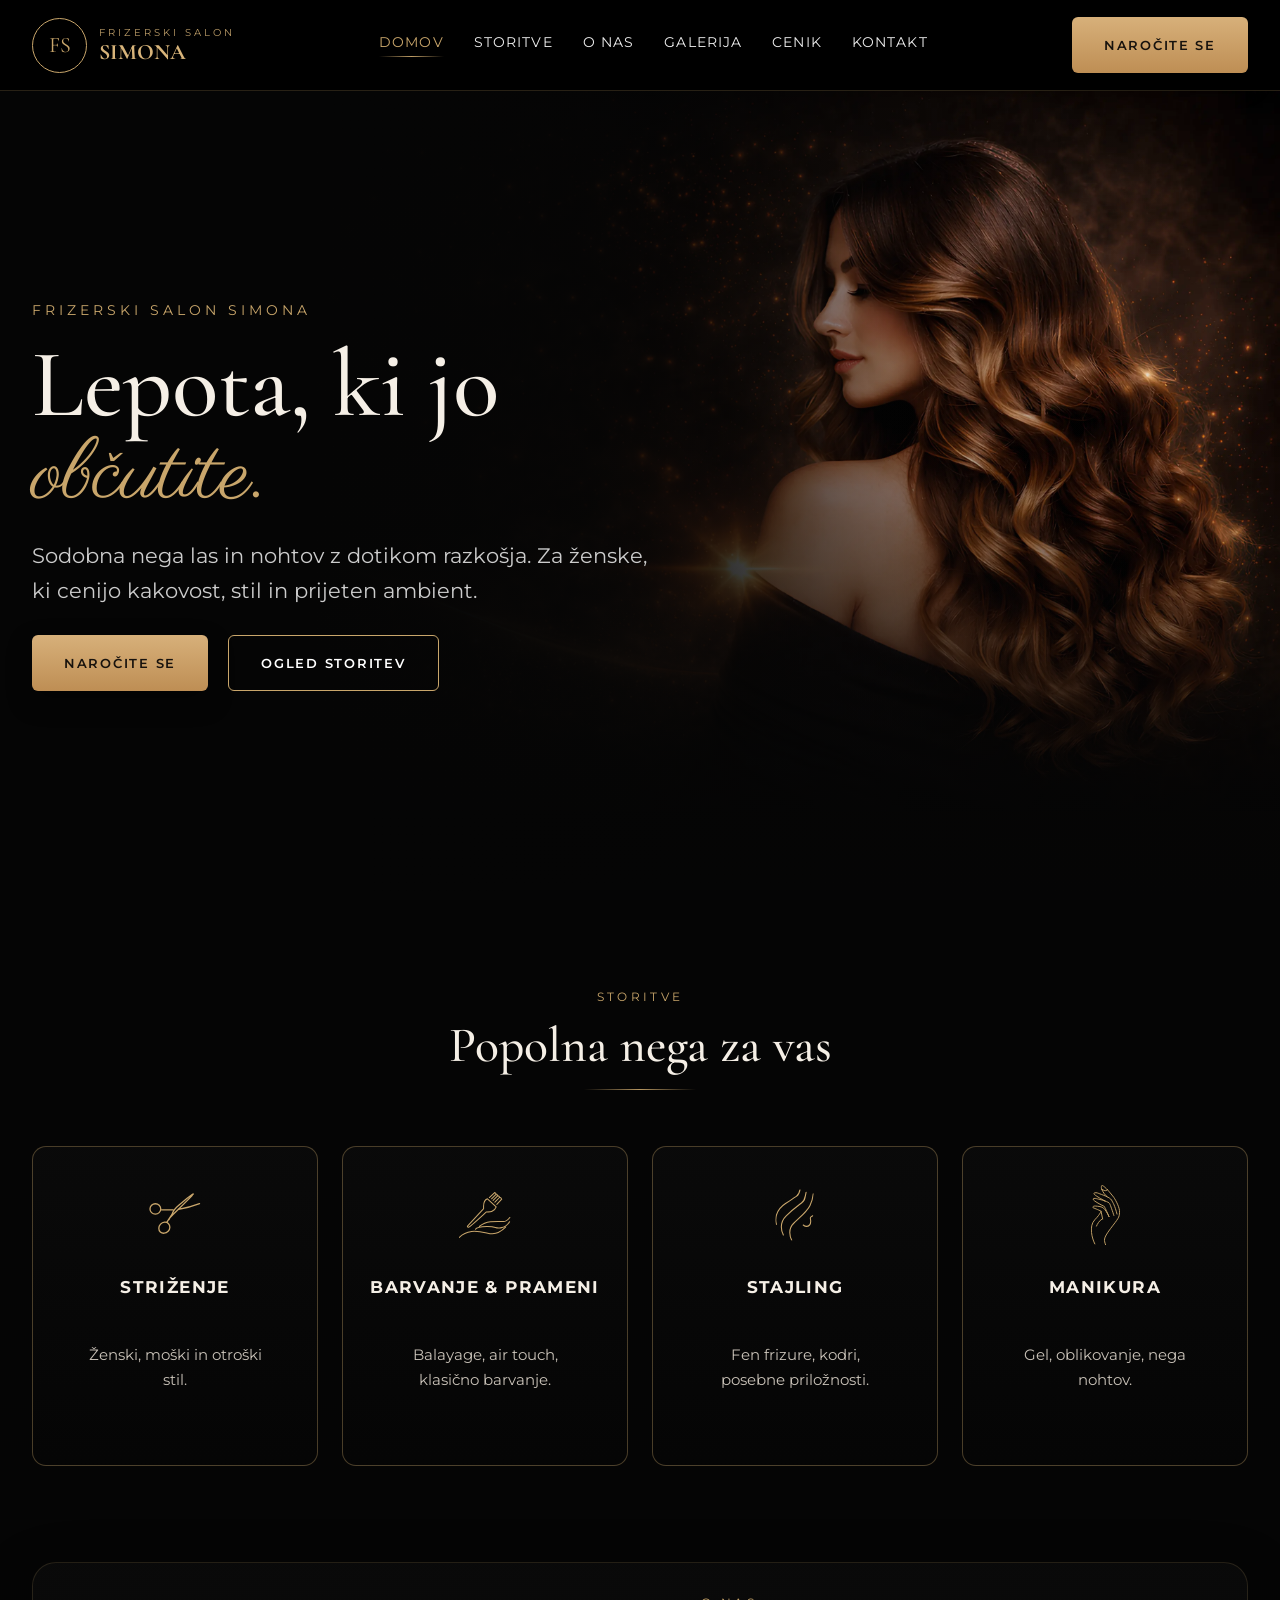
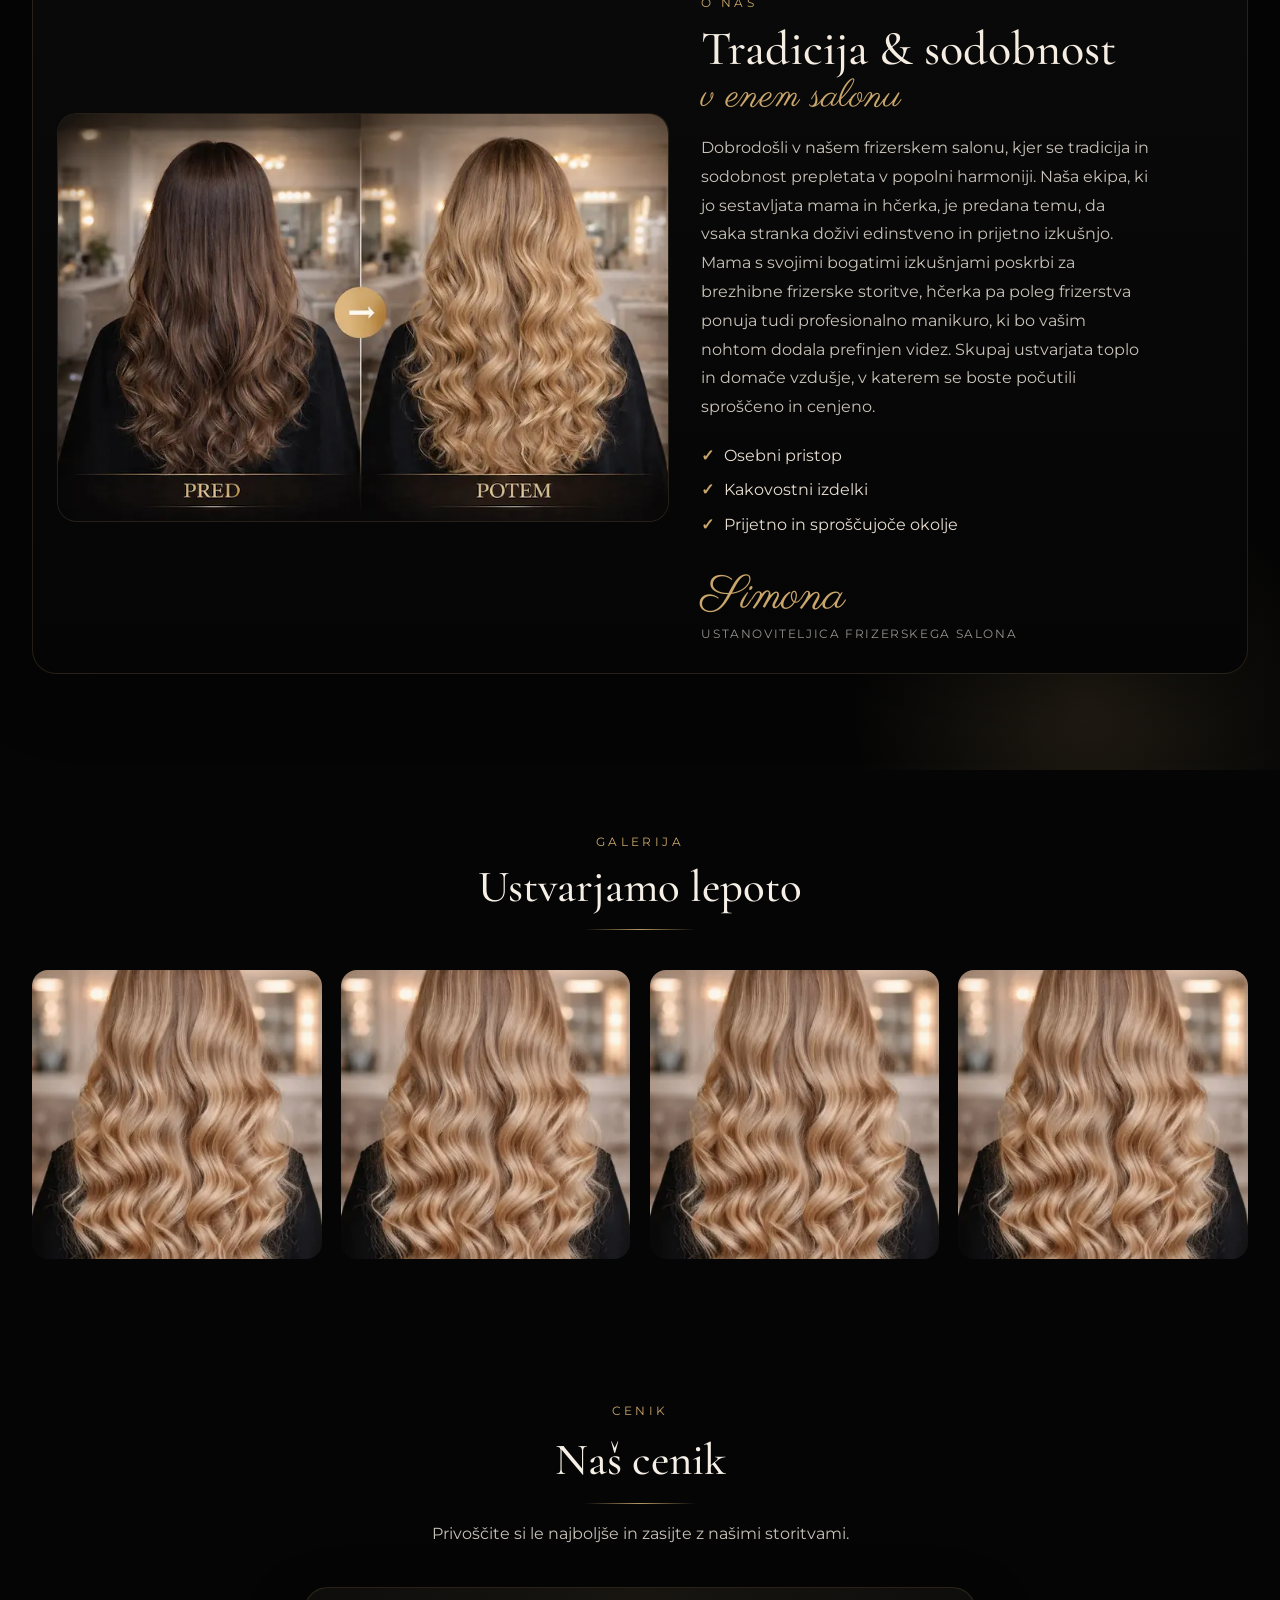
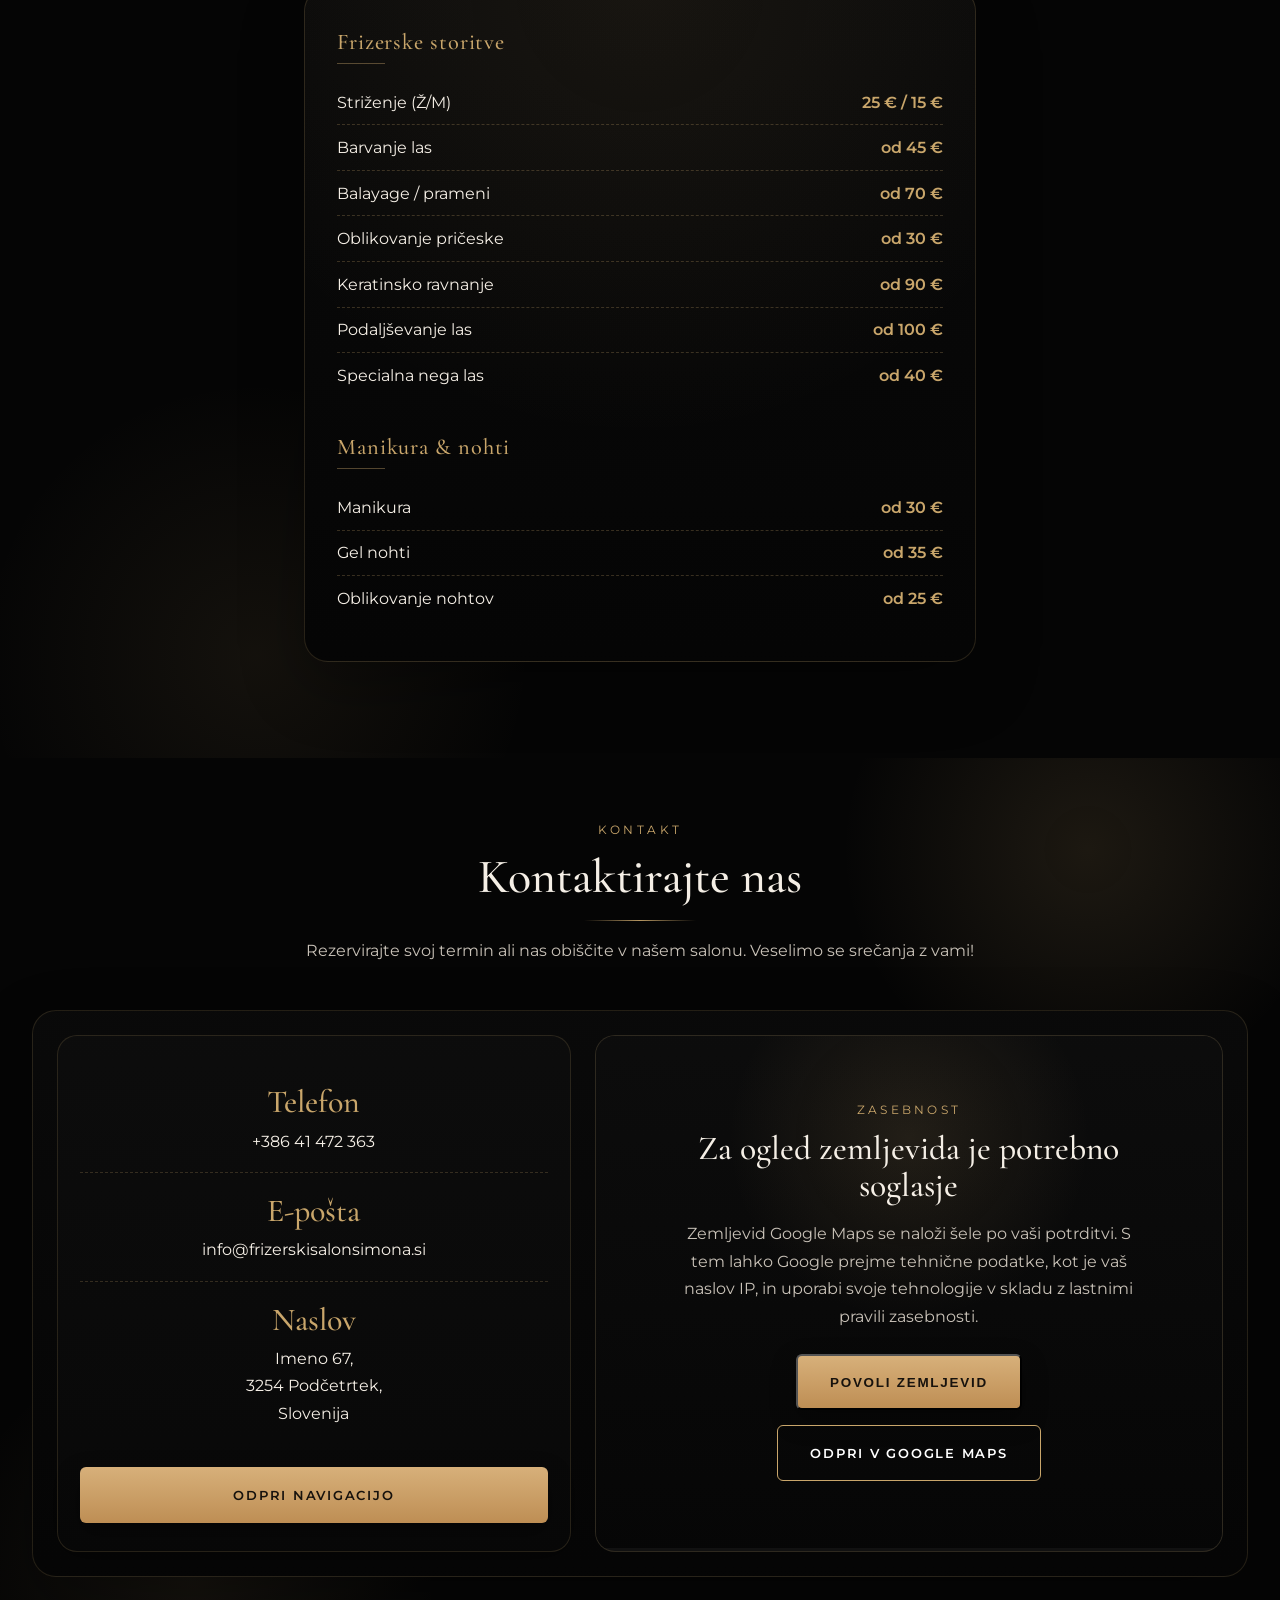
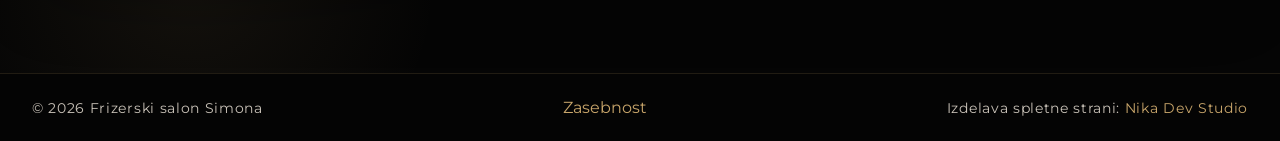
==== index.html @ 07d8bb1a "First upload First upload of Simona hairdresser" ====
<!doctype html>
<html lang="sl">
  <head>
    <meta charset="UTF-8" />
    <meta name="viewport" content="width=device-width, initial-scale=1.0" />

    <title>
      Frizerski salon Simona | Striženje, barvanje, stajling in manikura
    </title>

    <meta
      name="description"
      content="Frizerski salon Simona nudi sodobno striženje, barvanje, stajling in manikuro v prijetnem in elegantnem ambientu v Podčetrtku."
    />
    <meta name="author" content="Frizerski salon Simona" />
    <meta name="robots" content="index, follow" />
    <meta name="theme-color" content="#050505" />

    <!-- Open Graph -->
    <meta
      property="og:title"
      content="Frizerski salon Simona | Striženje, barvanje, stajling in manikura"
    />
    <meta
      property="og:description"
      content="Sodobna nega las in nohtov z dotikom razkošja. Odkrijte storitve frizerskega salona Simona."
    />
    <meta property="og:type" content="website" />
    <meta property="og:locale" content="sl_SI" />
    <meta property="og:image" content="obrazky/hero-simona.webp" />

    <!-- Favicon placeholder -->
    <link rel="icon" type="image/png" href="obrazky/favicon.png" />

    <link rel="stylesheet" href="styles.css" />

    <link rel="preconnect" href="https://fonts.googleapis.com" />
    <link rel="preconnect" href="https://fonts.gstatic.com" crossorigin />
    <link
      href="https://fonts.googleapis.com/css2?family=Cormorant+Garamond:wght@400;500;600;700&family=Montserrat:wght@400;500;600;700&family=Parisienne&display=swap"
      rel="stylesheet"
    />
  </head>

  <body>
    <header class="header">
      <div class="container header-inner">
        <a href="#home" class="logo">
          <div class="logo-circle">FS</div>

          <div class="logo-text">
            <span>FRIZERSKI SALON</span>
            <strong>SIMONA</strong>
          </div>
        </a>

        <button
          class="menu-toggle"
          type="button"
          aria-label="Odpri meni"
          aria-expanded="false"
          aria-controls="mobile-menu"
        >
          <span></span>
          <span></span>
          <span></span>
        </button>

        <nav class="nav" aria-label="Glavna navigacija">
          <a href="#home">DOMOV</a>
          <a href="#services">STORITVE</a>
          <a href="#about">O NAS</a>
          <a href="#gallery">GALERIJA</a>
          <a href="#pricing">CENIK</a>
          <a href="#contact">KONTAKT</a>
        </nav>

        <a href="#contact" class="btn btn-primary header-cta">
          <span>NAROČITE SE</span>
        </a>
      </div>

      <div class="mobile-menu" id="mobile-menu">
        <nav class="mobile-nav" aria-label="Mobilna navigacija">
          <a href="#home">DOMOV</a>
          <a href="#services">STORITVE</a>
          <a href="#about">O NAS</a>
          <a href="#gallery">GALERIJA</a>
          <a href="#pricing">CENIK</a>
          <a href="#contact">KONTAKT</a>
          <a href="#contact" class="btn btn-primary mobile-menu-btn">
            <span>NAROČITE SE</span>
          </a>
        </nav>
      </div>
    </header>

    <main>
      <section class="hero" id="home">
        <div class="container hero-inner">
          <div class="hero-content">
            <p class="kicker">FRIZERSKI SALON SIMONA</p>

            <h1>
              Lepota, ki jo
              <span>občutite.</span>
            </h1>

            <p class="desc">
              Sodobna nega las in nohtov z dotikom razkošja. Za ženske, ki
              cenijo kakovost, stil in prijeten ambient.
            </p>

            <div class="buttons">
              <a href="#contact" class="btn btn-primary">
                <span>NAROČITE SE</span>
              </a>
              <a href="#services" class="btn outline">OGLED STORITEV</a>
            </div>
          </div>
        </div>

        <div class="hero-image-wrap" aria-hidden="true">
          <img src="obrazky/hero-simona.webp" alt="" class="hero-image" />
        </div>
      </section>

      <section class="services" id="services">
        <div class="container">
          <div class="services-heading">
            <p class="section-kicker">STORITVE</p>
            <h2>Popolna nega za vas</h2>
            <div class="section-line"></div>
          </div>

          <div class="services-grid">
            <article class="service-card">
              <div class="service-icon">
                <svg viewBox="0 0 157 135" aria-hidden="true">
                  <path
                    d="M19.5 33.0081C28.6866 33.0081 36 40.2445 36 49.0081C36 57.7717 28.6866 65.0081 19.5 65.0081C10.3134 65.0081 3 57.7717 3 49.0081C3 40.2445 10.3134 33.0081 19.5 33.0081Z"
                  />
                  <path
                    d="M35.3752 95.4487C42.3431 88.0421 53.0579 87.4926 59.3016 93.3666C65.5453 99.2405 65.6502 109.969 58.6823 117.375C51.7143 124.782 40.9996 125.332 34.7558 119.458C28.5121 113.584 28.4072 102.855 35.3752 95.4487Z"
                  />
                  <path
                    d="M38.5 51.5081H74M55.5 88.5081L71 65.0081C72.1667 60.3414 77.7 48.4081 90.5 38.0081C106.5 25.0081 133 2.5081 135.5 3.0081C137.5 3.4081 105.667 34.8414 89.5 50.5081C80 59.5081 61.1 78.3081 61.5 81.5081M90.5 50.5081C101.333 48.5081 129.4 42.1081 155 32.5081"
                  />
                </svg>
              </div>
              <h3>STRIŽENJE</h3>
              <p>Ženski, moški in otroški stil.</p>
            </article>

            <article class="service-card">
              <div class="service-icon">
                <svg viewBox="0 0 199 178" aria-hidden="true">
                  <path
                    d="M118.074 21.4678L138.574 1.9678L143.824 5.9678V9.4678M143.824 9.4678L126.574 26.4678M143.824 9.4678L148.824 10.4678L151.097 14.4678M151.097 14.4678L132.574 32.9678M151.097 14.4678L155.574 16.4678L157.704 19.9678L158.074 20.4678M139.574 39.4678L158.074 20.4678M158.074 20.4678L163.074 22.9678L166.074 27.9678L147.074 47.9678M1.07434 176.468C7.40767 169.968 25.8743 156.268 49.0743 153.468C78.0743 149.968 111.854 161.509 120.574 161.968C130.074 162.468 149.074 168.968 181.074 136.968M64.0743 144.968C65.9077 141.634 77.2743 134.768 108.074 133.968C146.574 132.968 139.074 143.968 162.074 139.468C180.474 135.868 192.741 121.968 196.574 115.468M79.0743 133.968C85.5743 128.468 103.274 117.068 122.074 115.468C140.874 113.868 163.241 114.468 172.074 114.968C179.074 115.468 187.574 111.368 197.574 98.9678M110.574 26.4678C105.074 28.4678 94.3743 38.2678 95.5743 61.4678C95.741 62.6345 95.6743 65.3678 94.0743 66.9678C92.4743 68.5678 52.741 111.634 33.0743 132.968C32.241 135.301 33.5743 137.468 37.0743 136.968C42.7439 136.158 85.5743 96.3011 106.574 77.4678C112.574 77.4678 126.974 76.1678 128.574 74.9678C135.074 72.4678 141.574 66.9678 144.574 57.9678L110.574 26.4678Z"
                  />
                </svg>
              </div>
              <h3>BARVANJE &amp; PRAMENI</h3>
              <p>Balayage, air touch, klasično barvanje.</p>
            </article>

            <article class="service-card">
              <div class="service-icon">
                <svg viewBox="0 0 142 189" aria-hidden="true">
                  <path
                    d="M3.9788 128.747C-1.18787 113.58 -1.7212 76.9466 37.4788 51.7466C76.6788 26.5466 70.9974 29.7466 77.4788 25.2466C83.9602 20.7466 88.5788 14.6466 90.9788 0.246597M29.4788 168.247C21.9788 155.247 13.5788 122.847 39.9788 97.2466C72.9788 65.2466 81.9602 61.7466 96.4788 49.7466C110.997 37.7466 108.479 33.2466 113.479 10.2466M60.4788 187.747C53.8121 175.747 45.7788 146.547 66.9788 125.747C93.4788 99.7466 117.479 80.7466 127.979 58.7466C138.479 36.7466 138.979 26.7466 139.979 16.2466M102.979 131.247C105.479 133.247 116.879 140.847 126.479 131.247C136.079 121.647 125.979 105.247 130.479 102.247C134.979 99.2466 137.979 97.2466 137.979 97.2466"
                  />
                </svg>
              </div>
              <h3>STAJLING</h3>
              <p>Fen frizure, kodri, posebne priložnosti.</p>
            </article>

            <article class="service-card">
              <div class="service-icon">
                <svg viewBox="0 0 95 195" aria-hidden="true">
                  <path
                    d="M12.7635 191.442C4.26347 174.275 -7.63653 134.542 12.7635 112.942C38.2635 85.9421 29.603 84.9973 33.103 85.4973M18.2635 133.442C20.5968 127.609 27.5635 114.842 36.7635 110.442M38.2635 110.442L32.9996 84.9973C25.1662 81.164 8.06348 73.9421 7.26348 73.9421C6.26348 73.9421 4.76349 67.9421 14.2635 68.4421C23.7635 68.9421 36.4996 69.9973 41.4996 75.4973C46.4996 80.9973 52.9467 89.0526 59.4996 103.997C53.9996 91.164 43.8635 68.4421 42.2635 68.4421C40.2635 68.4421 4.98481 50.6197 7.26348 45.4421C8.99957 41.4973 19.5615 44.5709 20.9996 44.9973C22.4996 45.4421 33.8612 47.569 45.7635 51.8741M74.7635 98.9973C71.2635 87.4973 63.5635 65.1421 60.7635 59.9421C59.4261 57.4583 53.1242 54.5365 45.7635 51.8741M45.7635 51.8741C32.7635 45.0634 7.36351 30.6421 9.76349 27.4421C12.7635 23.4421 19.7635 24.9421 25.7635 27.4421C31.7635 29.9421 62.2635 39.4421 67.2635 48.9421C72.2635 58.4421 77.4996 65.4973 84.9996 94.4973M52.9996 38.3676C47.0984 33.8549 38.5391 22.8379 35.2635 13.6849M47.7635 193.942C43.2635 179.442 38.2635 175.942 63.7635 141.942C89.2635 107.942 92.2635 106.942 93.2635 88.4421C94.0635 73.6421 81.2635 50.2754 74.7635 40.4421C66.1536 29.3722 59.2457 21.265 53.7635 15.4082M35.2635 13.6849C33.8209 9.65395 33.5513 5.61106 35.2635 1.9421C36.3022 0.441672 41.4173 2.21825 53.7635 15.4082M35.2635 13.6849C40.4302 17.0814 51.3635 22.1811 53.7635 15.4082"
                  />
                </svg>
              </div>
              <h3>MANIKURA</h3>
              <p>Gel, oblikovanje, nega nohtov.</p>
            </article>
          </div>
        </div>
      </section>

      <section class="about" id="about">
        <div class="container">
          <div class="about-card">
            <div class="about-media">
              <img
                src="obrazky/before-after.webp"
                alt="Primerjava pred in potem po barvanju in oblikovanju pričeske"
                class="about-photo"
              />
            </div>

            <div class="about-content">
              <p class="about-kicker">O NAS</p>

              <h2 class="about-title">
                Tradicija &amp; sodobnost
                <span>v enem salonu</span>
              </h2>

              <p class="about-text">
                Dobrodošli v našem frizerskem salonu, kjer se tradicija in
                sodobnost prepletata v popolni harmoniji. Naša ekipa, ki jo
                sestavljata mama in hčerka, je predana temu, da vsaka stranka
                doživi edinstveno in prijetno izkušnjo. Mama s svojimi bogatimi
                izkušnjami poskrbi za brezhibne frizerske storitve, hčerka pa
                poleg frizerstva ponuja tudi profesionalno manikuro, ki bo vašim
                nohtom dodala prefinjen videz. Skupaj ustvarjata toplo in domače
                vzdušje, v katerem se boste počutili sproščeno in cenjeno.
              </p>

              <ul class="about-list">
                <li>Osebni pristop</li>
                <li>Kakovostni izdelki</li>
                <li>Prijetno in sproščujoče okolje</li>
              </ul>

              <div class="about-signature">
                <span>Simona</span>
                <small>ustanoviteljica frizerskega salona</small>
              </div>
            </div>
          </div>
        </div>
      </section>

      <section class="gallery" id="gallery">
        <div class="container">
          <div class="gallery-heading">
            <p class="section-kicker">GALERIJA</p>
            <h2>Ustvarjamo lepoto</h2>
            <div class="section-line"></div>
          </div>

          <div class="gallery-grid">
            <div class="gallery-item">
              <img
                src="obrazky/gallery2.webp"
                alt="Frizura z dolgimi kodri in poudarjenimi prameni"
              />
            </div>

            <div class="gallery-item">
              <img
                src="obrazky/gallery2.webp"
                alt="Frizura z dolgimi kodri in poudarjenimi prameni"
              />
            </div>

            <div class="gallery-item">
              <img
                src="obrazky/gallery2.webp"
                alt="Frizura z dolgimi kodri in poudarjenimi prameni"
              />
            </div>

            <div class="gallery-item">
              <img
                src="obrazky/gallery2.webp"
                alt="Frizura z dolgimi kodri in poudarjenimi prameni"
              />
            </div>
          </div>
        </div>
      </section>

      <section class="pricing" id="pricing">
        <div class="container">
          <div class="pricing-heading">
            <p class="section-kicker">CENIK</p>
            <h2>Naš cenik</h2>
            <div class="section-line"></div>
            <p class="pricing-intro">
              Privoščite si le najboljše in zasijte z našimi storitvami.
            </p>
          </div>

          <div class="pricing-card">
            <div class="pricing-group">
              <h3>Frizerske storitve</h3>

              <ul class="pricing-list">
                <li><span>Striženje (Ž/M)</span><span>25 € / 15 €</span></li>
                <li><span>Barvanje las</span><span>od 45 €</span></li>
                <li><span>Balayage / prameni</span><span>od 70 €</span></li>
                <li><span>Oblikovanje pričeske</span><span>od 30 €</span></li>
                <li><span>Keratinsko ravnanje</span><span>od 90 €</span></li>
                <li><span>Podaljševanje las</span><span>od 100 €</span></li>
                <li><span>Specialna nega las</span><span>od 40 €</span></li>
              </ul>
            </div>

            <div class="pricing-group">
              <h3>Manikura &amp; nohti</h3>

              <ul class="pricing-list">
                <li><span>Manikura</span><span>od 30 €</span></li>
                <li><span>Gel nohti</span><span>od 35 €</span></li>
                <li><span>Oblikovanje nohtov</span><span>od 25 €</span></li>
              </ul>
            </div>
          </div>
        </div>
      </section>

      <section class="contact" id="contact">
        <div class="container">
          <div class="contact-heading">
            <p class="section-kicker">KONTAKT</p>
            <h2>Kontaktirajte nas</h2>
            <div class="section-line"></div>
            <p class="contact-intro">
              Rezervirajte svoj termin ali nas obiščite v našem salonu. Veselimo
              se srečanja z vami!
            </p>
          </div>

          <div class="contact-card">
            <div class="contact-info">
              <div class="contact-info-box">
                <div class="contact-item">
                  <h3>Telefon</h3>
                  <a href="tel:+38641472363">+386 41 472 363</a>
                </div>

                <div class="contact-item">
                  <h3>E-pošta</h3>
                  <a href="mailto:info@frizerskisalonsimona.si"
                    >info@frizerskisalonsimona.si</a
                  >
                </div>

                <div class="contact-item">
                  <h3>Naslov</h3>
                  <p>
                    Imeno 67,<br />
                    3254 Podčetrtek,<br />
                    Slovenija
                  </p>
                </div>

                <a
                  href="https://www.google.com/maps/search/?api=1&query=Imeno+67,+3254+Podčetrtek,+Slovenija"
                  target="_blank"
                  rel="noopener noreferrer"
                  class="btn btn-primary contact-btn"
                >
                  <span>ODPRI NAVIGACIJO</span>
                </a>
              </div>
            </div>

            <div class="contact-map-wrap">
              <div
                class="map-consent"
                id="map-consent"
                data-map-src="https://www.google.com/maps?q=Imeno+67,+3254+Podčetrtek,+Slovenija&z=15&output=embed"
              >
                <div class="map-consent-inner">
                  <p class="map-consent-kicker">ZASEBNOST</p>
                  <h3>Za ogled zemljevida je potrebno soglasje</h3>
                  <p class="map-consent-text">
                    Zemljevid Google Maps se naloži šele po vaši potrditvi. S
                    tem lahko Google prejme tehnične podatke, kot je vaš naslov
                    IP, in uporabi svoje tehnologije v skladu z lastnimi pravili
                    zasebnosti.
                  </p>

                  <div class="map-consent-actions">
                    <button type="button" class="btn btn-primary" id="accept-map">
                      <span>POVOLI ZEMLJEVID</span>
                    </button>

                    <a
                      href="https://www.google.com/maps/search/?api=1&query=Imeno+67,+3254+Podčetrtek,+Slovenija"
                      target="_blank"
                      rel="noopener noreferrer"
                      class="btn outline"
                    >
                      ODPRI V GOOGLE MAPS
                    </a>
                  </div>
                </div>
              </div>
            </div>
          </div>
        </div>
      </section>
    </main>

    <footer class="footer">
      <div class="container footer-inner">
        <div class="footer-left">
          <span>© 2026 Frizerski salon Simona</span>
        </div>

        <div class="footer-center">
          <a href="privacy.html">Zasebnost</a>
        </div>

        <div class="footer-right">
          <span>
            Izdelava spletne strani:
            <a
              href="https://nikadevstudio.si"
              target="_blank"
              rel="noopener noreferrer"
            >
              Nika Dev Studio
            </a>
          </span>
        </div>
      </div>
    </footer>

    <script src="script.js"></script>
  </body>
</html>
---- styles.css ----
* {
  margin: 0;
  padding: 0;
  box-sizing: border-box;
}

html {
  font-size: 16px;
  scroll-behavior: smooth;
}

body {
  background: #050505;
  color: #f5efe6;
  font-family: "Montserrat", sans-serif;
  overflow-x: hidden;
}

section {
  scroll-margin-top: 7rem;
}

/* CONTAINER */
.container {
  width: min(80rem, calc(100% - 4rem));
  margin: 0 auto;
}

/* HEADER */
.header {
  position: sticky;
  top: 0;
  background: rgba(0, 0, 0, 0.9);
  backdrop-filter: blur(0.625rem);
  z-index: 1000;
  border-bottom: 0.0625rem solid rgba(201, 166, 107, 0.2);
}

.header-inner {
  display: flex;
  align-items: center;
  justify-content: space-between;
  gap: 1.5rem;
  min-height: 5.625rem;
}

.logo {
  display: flex;
  align-items: center;
  gap: 0.75rem;
  text-decoration: none;
  color: inherit;
  flex-shrink: 0;
}

.logo-circle {
  width: 3.4375rem;
  height: 3.4375rem;
  border: 0.0625rem solid #c9a66b;
  border-radius: 50%;
  display: grid;
  place-items: center;
  color: #c9a66b;
  font-family: "Cormorant Garamond", serif;
  font-size: 1.375rem;
}

.logo-text span {
  display: block;
  font-size: 0.625rem;
  letter-spacing: 0.3em;
  color: #b99a66;
}

.logo-text strong {
  display: block;
  font-family: "Cormorant Garamond", serif;
  font-size: 1.375rem;
  color: #d8b47a;
}

/* NAV */
.nav {
  display: flex;
  align-items: center;
  gap: 1.875rem;
}

.nav a {
  position: relative;
  text-decoration: none;
  color: #eee;
  font-size: 0.875rem;
  letter-spacing: 0.08em;
  padding-bottom: 0.35rem;
  transition: color 0.3s ease;
}

.nav a::after {
  content: "";
  position: absolute;
  left: 0;
  bottom: 0;
  width: 100%;
  height: 0.0625rem;
  background: linear-gradient(
    to right,
    transparent 0%,
    rgba(201, 166, 107, 0.95) 50%,
    transparent 100%
  );
  transform: scaleX(0);
  transform-origin: center;
  transition: transform 0.3s ease;
}

.nav a:hover {
  color: #c9a66b;
}

.nav a:hover::after,
.nav a.active::after {
  transform: scaleX(1);
}

.nav a.active {
  color: #c9a66b;
}

/* HAMBURGER */
.menu-toggle {
  display: none;
  width: 3rem;
  height: 3rem;
  border: 0.0625rem solid rgba(201, 166, 107, 0.35);
  border-radius: 0.5rem;
  background: rgba(255, 255, 255, 0.02);
  cursor: pointer;
  flex-direction: column;
  align-items: center;
  justify-content: center;
  gap: 0.32rem;
  transition:
    border-color 0.3s ease,
    background 0.3s ease;
}

.menu-toggle:hover {
  border-color: rgba(201, 166, 107, 0.7);
  background: rgba(255, 255, 255, 0.04);
}

.menu-toggle span {
  display: block;
  width: 1.35rem;
  height: 0.125rem;
  background: #c9a66b;
  border-radius: 999px;
  transition:
    transform 0.3s ease,
    opacity 0.3s ease;
}

.menu-toggle.active span:nth-child(1) {
  transform: translateY(0.445rem) rotate(45deg);
}

.menu-toggle.active span:nth-child(2) {
  opacity: 0;
}

.menu-toggle.active span:nth-child(3) {
  transform: translateY(-0.445rem) rotate(-45deg);
}

/* MOBILE MENU */
.mobile-menu {
  display: none;
  max-height: 0;
  overflow: hidden;
  border-top: 0.0625rem solid rgba(201, 166, 107, 0.12);
  background: rgba(3, 3, 3, 0.98);
  transition: max-height 0.35s ease;
}

.mobile-menu.open {
  max-height: 32rem;
}

.mobile-nav {
  display: flex;
  flex-direction: column;
  gap: 0.3rem;
  padding: 1rem 2rem 1.5rem;
}

.mobile-nav a {
  text-decoration: none;
  color: #f5efe6;
  font-size: 0.9rem;
  letter-spacing: 0.08em;
  padding: 0.95rem 0;
  border-bottom: 0.0625rem solid rgba(201, 166, 107, 0.1);
  transition: color 0.3s ease;
}

.mobile-nav a:hover,
.mobile-nav a.active {
  color: #c9a66b;
}

.mobile-nav .mobile-menu-btn {
  margin-top: 0.8rem;
  border-bottom: none;
  width: 100%;
}

/* BUTTONS */
.btn {
  position: relative;
  display: inline-flex;
  align-items: center;
  justify-content: center;
  min-height: 3.5rem;
  padding: 0 2rem;
  border-radius: 0.375rem;
  text-decoration: none;
  font-size: 0.84rem;
  font-weight: 600;
  letter-spacing: 0.13em;
  overflow: hidden;
}

.btn-primary {
  background: linear-gradient(180deg, #d7b07a 0%, #be8e54 100%);
  color: #17120d;
  box-shadow: 0 0.625rem 1.5rem rgba(0, 0, 0, 0.35);
}

.btn-primary span {
  position: relative;
  z-index: 2;
}

.btn-primary::before {
  content: "";
  position: absolute;
  top: 0;
  left: -75%;
  width: 40%;
  height: 100%;
  background: linear-gradient(
    120deg,
    rgba(255, 255, 255, 0) 0%,
    rgba(255, 255, 255, 0.15) 35%,
    rgba(255, 255, 255, 0.55) 50%,
    rgba(255, 255, 255, 0.15) 65%,
    rgba(255, 255, 255, 0) 100%
  );
  transform: skewX(-20deg);
  z-index: 1;
  animation: shimmer 3s ease-in-out infinite;
}

.btn.outline {
  border: 0.0625rem solid #c9a66b;
  color: #fff;
  background: transparent;
}

.header-cta {
  flex-shrink: 0;
}

@keyframes shimmer {
  0% {
    left: -75%;
  }
  60% {
    left: 135%;
  }
  100% {
    left: 135%;
  }
}

/* HERO */
.hero {
  position: relative;
  min-height: calc(100vh - 5.625rem);
  display: flex;
  align-items: center;
  overflow: hidden;
  background:
    radial-gradient(
      circle at 70% 40%,
      rgba(201, 166, 107, 0.2),
      transparent 30%
    ),
    linear-gradient(90deg, #020202 0%, #050505 40%, #140a04 100%);
}

.hero-inner {
  position: relative;
  z-index: 3;
}

.hero-content {
  max-width: 40.625rem;
}

.kicker {
  color: #c9a66b;
  letter-spacing: 0.285em;
  font-size: 0.875rem;
  margin-bottom: 1.25rem;
}

.hero h1 {
  font-family: "Cormorant Garamond", serif;
  font-size: 6rem;
  line-height: 0.95;
  font-weight: 500;
}

.hero h1 span {
  display: block;
  font-family: "Parisienne", cursive;
  font-size: 5.4rem;
  color: #c9a66b;
  margin-top: 0.0625em;
}

.desc {
  margin: 1.238rem 0 1.619rem;
  color: #ccc;
  line-height: 1.7;
  font-size: 1.3125rem;
  max-width: 38.75rem;
}

.buttons {
  display: flex;
  gap: 1.25rem;
  flex-wrap: wrap;
}

/* IMAGE */
.hero-image-wrap {
  position: absolute;
  top: 0;
  right: 0;
  width: 100vw;
  height: 80vh;
  display: flex;
  justify-content: flex-end;
  align-items: flex-start;
  z-index: 1;
  pointer-events: none;
}

.hero-image {
  width: auto;
  height: 100%;
  object-fit: contain;
  object-position: right center;
  display: block;
  filter: drop-shadow(0 2.5rem 5.625rem rgba(0, 0, 0, 0.6));
}

.hero::after {
  content: "";
  position: absolute;
  inset: 0;
  background:
    linear-gradient(
      to right,
      #050505 0%,
      #050505 24%,
      rgba(5, 5, 5, 0.98) 36%,
      rgba(5, 5, 5, 0.92) 46%,
      rgba(5, 5, 5, 0.74) 56%,
      rgba(5, 5, 5, 0.46) 66%,
      rgba(5, 5, 5, 0.18) 78%,
      transparent 94%
    ),
    linear-gradient(
      to top,
      rgba(5, 5, 5, 1) 0%,
      rgba(5, 5, 5, 0.94) 10%,
      rgba(5, 5, 5, 0.72) 22%,
      rgba(5, 5, 5, 0.38) 38%,
      rgba(5, 5, 5, 0.12) 55%,
      transparent 72%
    );
  z-index: 2;
  pointer-events: none;
}

/* SERVICES */
.services {
  padding: 5.5rem 0 6rem;
  background: #050505;
}

.services-heading {
  text-align: center;
  margin-bottom: 3.5rem;
}

.section-kicker {
  color: #c9a66b;
  letter-spacing: 0.28em;
  font-size: 0.75rem;
  margin-bottom: 0.9rem;
}

.services-heading h2 {
  font-family: "Cormorant Garamond", serif;
  font-size: 3.1rem;
  font-weight: 500;
  color: #f5efe6;
  line-height: 1.1;
}

.section-line {
  width: 7rem;
  height: 0.0625rem;
  margin: 1rem auto 0;
  background: linear-gradient(
    to right,
    transparent 0%,
    rgba(201, 166, 107, 0.9) 50%,
    transparent 100%
  );
}

.services-grid {
  display: grid;
  grid-template-columns: repeat(4, minmax(0, 1fr));
  gap: 1.5rem;
}

.service-card {
  min-height: 20rem;
  padding: 2rem 1.5rem 1.5rem;
  border: 0.0625rem solid rgba(201, 166, 107, 0.35);
  border-radius: 0.875rem;
  background: linear-gradient(
    180deg,
    rgba(10, 10, 10, 0.96) 0%,
    rgba(5, 5, 5, 0.98) 100%
  );
  text-align: center;
  display: flex;
  flex-direction: column;
  align-items: center;
  justify-content: flex-start;
}

.service-icon {
  height: 4.5rem;
  display: flex;
  align-items: center;
  justify-content: center;
  margin-bottom: 1.6rem;
}

.service-icon svg {
  width: 3.2rem;
  height: auto;
  display: block;
  fill: none;
  stroke: #c9a66b;
  stroke-width: 4;
  stroke-linecap: round;
  stroke-linejoin: round;
}

.service-card:nth-child(3) .service-icon svg,
.service-card:nth-child(4) .service-icon svg {
  transform: scale(0.75);
}

.service-card:nth-child(4) .service-icon svg {
  stroke-width: 3;
  height: 5rem;
  width: auto;
}

.service-card h3 {
  min-height: 3.2rem;
  margin-bottom: 0.9rem;
  font-size: 1.05rem;
  letter-spacing: 0.08em;
  color: #f5efe6;
  line-height: 1.3;
}

.service-card p {
  color: #c9c2b8;
  font-size: 0.95rem;
  line-height: 1.65;
  max-width: 12rem;
  margin: 0 auto;
}

/* ABOUT */
.about {
  padding: 0 0 6rem;
  background:
    radial-gradient(
      circle at 85% 92%,
      rgba(201, 166, 107, 0.14),
      transparent 18%
    ),
    #050505;
}

.about-card {
  display: grid;
  grid-template-columns: minmax(0, 1.08fr) minmax(20rem, 0.92fr);
  gap: 2rem;
  align-items: center;
  padding: 1.5rem;
  border: 0.0625rem solid rgba(201, 166, 107, 0.16);
  border-radius: 1.5rem;
  background: linear-gradient(
    180deg,
    rgba(10, 10, 10, 0.94) 0%,
    rgba(5, 5, 5, 0.98) 100%
  );
  box-shadow: 0 1.5rem 4rem rgba(0, 0, 0, 0.28);
  overflow: hidden;
}

.about-media {
  position: relative;
  border: 0.0625rem solid rgba(201, 166, 107, 0.14);
  border-radius: 1.25rem;
  overflow: hidden;
  background: #0b0b0b;
  min-height: 24rem;
}

.about-photo {
  width: 100%;
  height: 100%;
  object-fit: cover;
  display: block;
}

.about-content {
  display: flex;
  flex-direction: column;
  justify-content: center;
  padding: 0.5rem 0.5rem 0.5rem 0;
}

.about-kicker {
  color: #c9a66b;
  letter-spacing: 0.28em;
  font-size: 0.75rem;
  margin-bottom: 0.85rem;
}

.about-title {
  font-family: "Cormorant Garamond", serif;
  font-size: 3rem;
  font-weight: 500;
  color: #f6ede2;
  line-height: 1.05;
  margin-bottom: 1rem;
}

.about-title span {
  display: block;
  margin-top: 0.18rem;
  font-family: "Parisienne", cursive;
  font-size: 2.45rem;
  color: #c9a66b;
}

.about-text {
  color: #c9c2b8;
  font-size: 1rem;
  line-height: 1.8;
  max-width: 28rem;
  margin-bottom: 1.35rem;
}

.about-list {
  list-style: none;
  margin-bottom: 1.6rem;
}

.about-list li {
  position: relative;
  padding-left: 1.4rem;
  margin-bottom: 0.7rem;
  color: #e7ddd1;
  font-size: 0.98rem;
  line-height: 1.5;
}

.about-list li::before {
  content: "✓";
  position: absolute;
  left: 0;
  top: 0;
  color: #c9a66b;
  font-weight: 700;
}

.about-signature span {
  display: block;
  font-family: "Parisienne", cursive;
  font-size: 3rem;
  color: #c9a66b;
  line-height: 1;
}

.about-signature small {
  display: block;
  margin-top: 0.35rem;
  font-size: 0.72rem;
  letter-spacing: 0.14em;
  text-transform: uppercase;
  color: rgba(245, 239, 230, 0.6);
}

/* GALLERY */
.gallery {
  padding: 4rem 0 5rem;
  background: #050505;
}

.gallery-heading {
  text-align: center;
  margin-bottom: 2.5rem;
}

.gallery-heading h2 {
  font-family: "Cormorant Garamond", serif;
  font-size: 2.8rem;
  font-weight: 500;
  color: #f5efe6;
  line-height: 1.1;
}

.gallery-grid {
  display: grid;
  grid-template-columns: repeat(4, minmax(0, 1fr));
  gap: 1.2rem;
}

.gallery-item {
  position: relative;
  border-radius: 1rem;
  overflow: hidden;
  background: #111;
  cursor: pointer;
}

.gallery-item img {
  width: 100%;
  height: 100%;
  aspect-ratio: 1 / 1;
  object-fit: cover;
  display: block;
  transition: transform 0.5s ease;
}

.gallery-item::after {
  content: "";
  position: absolute;
  inset: 0;
  background: linear-gradient(to top, rgba(0, 0, 0, 0.55), rgba(0, 0, 0, 0));
  opacity: 0;
  transition: opacity 0.4s ease;
}

.gallery-item:hover img {
  transform: scale(1.06);
}

.gallery-item:hover::after {
  opacity: 1;
}

/* PRICING */
.pricing {
  padding: 4rem 0 6rem;
  background:
    radial-gradient(
      circle at 20% 90%,
      rgba(201, 166, 107, 0.08),
      transparent 20%
    ),
    #050505;
}

.pricing-heading {
  text-align: center;
  margin-bottom: 2.5rem;
}

.pricing-heading h2 {
  font-family: "Cormorant Garamond", serif;
  font-size: 2.8rem;
  font-weight: 500;
  color: #f5efe6;
}

.pricing-intro {
  margin-top: 1rem;
  color: #c9c2b8;
  font-size: 1rem;
  line-height: 1.7;
  max-width: 32rem;
  margin-left: auto;
  margin-right: auto;
  text-align: center;
}

.pricing-card {
  max-width: 42rem;
  margin: 0 auto;
  padding: 2.5rem 2rem;
  border-radius: 1.5rem;
  border: 0.0625rem solid rgba(201, 166, 107, 0.18);
  background:
    radial-gradient(
      circle at 50% 0%,
      rgba(201, 166, 107, 0.08),
      transparent 60%
    ),
    linear-gradient(180deg, rgba(10, 10, 10, 0.96) 0%, rgba(5, 5, 5, 0.98) 100%);
  box-shadow: 0 1.5rem 4rem rgba(0, 0, 0, 0.3);
}

.pricing-group {
  margin-bottom: 2.2rem;
}

.pricing-group:last-child {
  margin-bottom: 0;
}

.pricing-group h3 {
  font-family: "Cormorant Garamond", serif;
  font-size: 1.4rem;
  font-weight: 500;
  color: #c9a66b;
  margin-bottom: 1rem;
  letter-spacing: 0.04em;
  position: relative;
}

.pricing-group h3::after {
  content: "";
  display: block;
  width: 3rem;
  height: 0.0625rem;
  background: rgba(201, 166, 107, 0.4);
  margin-top: 0.5rem;
}

.pricing-list {
  list-style: none;
}

.pricing-list li {
  display: flex;
  justify-content: space-between;
  align-items: center;
  gap: 1rem;
  padding: 0.8rem 0;
  border-bottom: 0.0625rem dashed rgba(201, 166, 107, 0.25);
}

.pricing-list li span:first-child {
  color: #f5efe6;
  font-size: 1rem;
}

.pricing-list li span:last-child {
  color: #c9a66b;
  font-weight: 600;
}

.pricing-list li:last-child {
  border-bottom: none;
}

/* CONTACT */
.contact {
  padding: 4rem 0 6rem;
  background:
    radial-gradient(
      circle at 85% 10%,
      rgba(201, 166, 107, 0.12),
      transparent 18%
    ),
    radial-gradient(
      circle at 15% 90%,
      rgba(201, 166, 107, 0.08),
      transparent 18%
    ),
    #050505;
}

.contact-heading {
  text-align: center;
  margin-bottom: 2.8rem;
}

.contact-heading h2 {
  font-family: "Cormorant Garamond", serif;
  font-size: 3rem;
  font-weight: 500;
  color: #f5efe6;
  line-height: 1.1;
}

.contact-intro {
  max-width: 42rem;
  margin: 1rem auto 0;
  color: #c9c2b8;
  font-size: 1rem;
  line-height: 1.75;
}

.contact-card {
  display: grid;
  grid-template-columns: minmax(18rem, 0.9fr) minmax(0, 1.1fr);
  gap: 1.5rem;
  align-items: stretch;
  padding: 1.5rem;
  border: 0.0625rem solid rgba(201, 166, 107, 0.16);
  border-radius: 1.5rem;
  background: linear-gradient(
    180deg,
    rgba(10, 10, 10, 0.94) 0%,
    rgba(5, 5, 5, 0.98) 100%
  );
  box-shadow: 0 1.5rem 4rem rgba(0, 0, 0, 0.28);
}

.contact-info {
  display: flex;
}

.contact-info-box {
  width: 100%;
  border: 0.0625rem solid rgba(201, 166, 107, 0.16);
  border-radius: 1.25rem;
  padding: 1.8rem 1.4rem;
  background: rgba(255, 255, 255, 0.015);
}

.contact-item {
  padding: 1.1rem 0;
  border-bottom: 0.0625rem dashed rgba(201, 166, 107, 0.22);
  text-align: center;
}

.contact-item:last-of-type {
  border-bottom: none;
  margin-bottom: 1.4rem;
}

.contact-item h3 {
  font-family: "Cormorant Garamond", serif;
  font-size: 2rem;
  font-weight: 500;
  color: #c9a66b;
  margin-bottom: 0.4rem;
}

.contact-item p,
.contact-item a {
  color: #f5efe6;
  font-size: 1rem;
  line-height: 1.7;
  text-decoration: none;
}

.contact-item a {
  transition: color 0.3s ease;
}

.contact-item a:hover {
  color: #c9a66b;
}

.contact-btn {
  width: 100%;
  justify-content: center;
}

.contact-map-wrap {
  min-height: 32rem;
  border-radius: 1.25rem;
  overflow: hidden;
  border: 0.0625rem solid rgba(201, 166, 107, 0.16);
  background: #111;
}

.contact-map {
  width: 100%;
  height: 100%;
  min-height: 32rem;
  border: 0;
  display: block;
}

/* TABLET */
@media (max-width: 75rem) {
  .hero h1 {
    font-size: 5rem;
  }

  .hero h1 span {
    font-size: 4.5rem;
  }

  .services-grid,
  .gallery-grid {
    grid-template-columns: repeat(2, minmax(0, 1fr));
  }

  .about-card,
  .contact-card {
    grid-template-columns: 1fr;
  }

  .about-content {
    padding: 0.25rem 0 0;
  }

  .about-text {
    max-width: 100%;
  }

  .contact-map-wrap,
  .contact-map {
    min-height: 26rem;
  }
}

/* MOBILE */
@media (max-width: 62rem) {
  .container {
    width: min(80rem, calc(100% - 2rem));
  }

  .header-inner {
    min-height: 5rem;
  }

  .nav,
  .header-cta {
    display: none;
  }

  .menu-toggle {
    display: inline-flex;
  }

  .mobile-menu {
    display: block;
  }

  .hero {
    min-height: auto;
    padding: 2rem 0 3rem;
  }

  .hero-inner {
    min-height: auto;
    padding-top: 2rem;
  }

  .hero-content {
    position: relative;
    z-index: 4;
    max-width: 100%;
    padding-top: 2rem;
  }

  .kicker {
    font-size: 0.9rem;
    letter-spacing: 0.22em;
    margin-bottom: 1rem;
    max-width: 16rem;
  }

  .hero h1 {
    font-size: 4rem;
    line-height: 0.95;
    max-width: 16rem;
  }

  .hero h1 span {
    font-size: 3.5rem;
    margin-top: 0.08em;
  }

  .desc {
    margin: 1rem 0 1.5rem;
    font-size: 1rem;
    line-height: 1.65;
    max-width: 16rem;
  }

  .buttons {
    display: flex;
    flex-direction: row;
    flex-wrap: nowrap;
    gap: 0.75rem;
    align-items: stretch;
  }

  .buttons .btn {
    flex: 1;
    min-width: 0;
    min-height: 3.3rem;
    padding: 0 1rem;
    font-size: 0.78rem;
    letter-spacing: 0.1em;
  }

  .hero-image-wrap {
    position: absolute;
    top: 1.5rem;
    right: -1.5rem;
    width: 82%;
    height: 34rem;
    justify-content: flex-end;
    align-items: flex-start;
    z-index: 1;
  }

  .hero-image {
    width: auto;
    height: 100%;
    max-width: none;
    object-fit: contain;
    object-position: right top;
  }

  .hero::after {
    background:
      linear-gradient(
        to right,
        #050505 0%,
        #050505 10%,
        rgba(5, 5, 5, 0.96) 28%,
        rgba(5, 5, 5, 0.8) 42%,
        rgba(5, 5, 5, 0.48) 58%,
        rgba(5, 5, 5, 0.12) 76%,
        transparent 100%
      ),
      linear-gradient(
        to top,
        rgba(5, 5, 5, 1) 0%,
        rgba(5, 5, 5, 0.9) 18%,
        rgba(5, 5, 5, 0.3) 55%,
        transparent 100%
      );
  }

  .services {
    padding: 3.5rem 0 4rem;
  }

  .services-heading {
    margin-bottom: 2rem;
  }

  .services-heading h2,
  .gallery-heading h2,
  .pricing-heading h2,
  .contact-heading h2 {
    font-size: 2.4rem;
  }

  .services-grid {
    grid-template-columns: repeat(2, minmax(0, 1fr));
    gap: 1rem;
  }

  .service-card {
    min-height: 17.5rem;
    padding: 1.4rem 1rem 1rem;
  }

  .service-card h3 {
    min-height: auto;
    font-size: 0.95rem;
    margin-bottom: 0.7rem;
  }

  .service-card p {
    font-size: 0.9rem;
    line-height: 1.5;
    max-width: 100%;
  }

  .about {
    padding: 0 0 4rem;
  }

  .about-card,
  .contact-card,
  .pricing-card {
    padding: 1rem;
    border-radius: 1.2rem;
  }

  .about-media {
    min-height: 18rem;
    border-radius: 1rem;
  }

  .about-title {
    font-size: 2.35rem;
  }

  .about-title span {
    font-size: 1.95rem;
  }

  .about-text {
    font-size: 0.96rem;
    line-height: 1.7;
  }

  .about-list li {
    font-size: 0.94rem;
  }

  .gallery-grid {
    grid-template-columns: repeat(2, minmax(0, 1fr));
    gap: 0.9rem;
  }

  .pricing-card {
    padding: 2rem 1.5rem;
  }

  .pricing-list li {
    align-items: flex-start;
  }

  .contact {
    padding: 3.5rem 0 4rem;
  }

  .contact-heading {
    margin-bottom: 2rem;
  }

  .contact-info-box {
    padding: 1.4rem 1rem;
  }

  .contact-item h3 {
    font-size: 1.7rem;
  }

  .contact-item p,
  .contact-item a {
    font-size: 0.95rem;
  }

  .contact-map-wrap,
  .contact-map {
    min-height: 22rem;
  }
}

@media (max-width: 30rem) {
  .hero h1 {
    font-size: 3.4rem;
    max-width: 14rem;
  }

  .hero h1 span {
    font-size: 3rem;
  }

  .desc {
    max-width: 14rem;
    font-size: 0.95rem;
  }

  .hero-image-wrap {
    top: 2.2rem;
    right: -2.5rem;
    width: 88%;
    height: 29rem;
  }

  .buttons .btn {
    min-height: 3.1rem;
    font-size: 0.72rem;
    padding: 0 0.8rem;
  }

  .services-grid,
  .gallery-grid {
    gap: 0.8rem;
  }

  .service-card {
    min-height: 16.5rem;
    padding: 1.2rem 0.85rem 0.9rem;
  }

  .service-icon {
    height: 3.8rem;
    margin-bottom: 1rem;
  }

  .service-icon svg {
    width: 2.7rem;
  }

  .service-card:nth-child(4) .service-icon svg {
    height: 4.2rem;
  }

  .service-card h3 {
    font-size: 0.88rem;
  }

  .service-card p {
    font-size: 0.82rem;
  }

  .about-card {
    padding: 0.85rem;
  }

  .about-media {
    min-height: 14rem;
  }

  .about-title {
    font-size: 2rem;
  }

  .about-title span {
    font-size: 1.7rem;
  }

  .about-signature span {
    font-size: 1.8rem;
  }

  .gallery {
    padding: 3rem 0 3.5rem;
  }

  .gallery-heading {
    margin-bottom: 2rem;
  }

  .gallery-heading h2,
  .pricing-heading h2,
  .contact-heading h2 {
    font-size: 2rem;
  }

  .pricing-card {
    padding: 1.5rem 1rem;
  }

  .pricing-list li {
    font-size: 0.9rem;
    flex-direction: column;
    align-items: flex-start;
  }

  .contact {
    padding: 3rem 0 3.5rem;
  }

  .contact-intro {
    font-size: 0.94rem;
  }

  .contact-item h3 {
    font-size: 1.5rem;
  }

  .contact-map-wrap,
  .contact-map {
    min-height: 18rem;
  }

  .logo-text span {
    font-size: 0.54rem;
  }

  .logo-text strong {
    font-size: 1.18rem;
  }
}

.map-consent {
  width: 100%;
  min-height: 32rem;
  display: flex;
  align-items: center;
  justify-content: center;
  padding: 2rem;
  background:
    radial-gradient(
      circle at 50% 20%,
      rgba(201, 166, 107, 0.12),
      transparent 35%
    ),
    linear-gradient(180deg, rgba(12, 12, 12, 0.96) 0%, rgba(6, 6, 6, 0.98) 100%);
}

.map-consent-inner {
  max-width: 30rem;
  text-align: center;
}

.map-consent-kicker {
  color: #c9a66b;
  letter-spacing: 0.28em;
  font-size: 0.72rem;
  margin-bottom: 0.85rem;
}

.map-consent h3 {
  font-family: "Cormorant Garamond", serif;
  font-size: 2.1rem;
  font-weight: 500;
  color: #f5efe6;
  line-height: 1.1;
  margin-bottom: 1rem;
}

.map-consent-text {
  color: #c9c2b8;
  font-size: 0.98rem;
  line-height: 1.75;
  margin-bottom: 1.5rem;
}

.map-consent-actions {
  display: flex;
  gap: 0.9rem;
  justify-content: center;
  flex-wrap: wrap;
}

@media (max-width: 62rem) {
  .map-consent {
    min-height: 22rem;
    padding: 1.5rem 1rem;
  }

  .map-consent h3 {
    font-size: 1.8rem;
  }

  .map-consent-text {
    font-size: 0.94rem;
  }
}

@media (max-width: 30rem) {
  .map-consent {
    min-height: 18rem;
  }

  .map-consent h3 {
    font-size: 1.55rem;
  }

  .map-consent-actions {
    flex-direction: column;
  }

  .map-consent-actions .btn {
    width: 100%;
  }
}

/* =========================
   FOOTER
========================= */

.footer {
  padding: 1.5rem 0;
  border-top: 0.0625rem solid rgba(201, 166, 107, 0.15);
  background: rgba(5, 5, 5, 0.95);
}

.footer-inner {
  display: flex;
  align-items: center;
  justify-content: space-between;
  gap: 1rem;
  flex-wrap: wrap;
}

/* TEXT */
.footer span {
  color: #c9c2b8;
  font-size: 0.85rem;
  letter-spacing: 0.05em;
}

/* LINKS */
.footer a {
  color: #c9a66b;
  text-decoration: none;
  position: relative;
  transition: color 0.3s ease;
}

.footer a::after {
  content: "";
  position: absolute;
  left: 0;
  bottom: -0.15rem;
  width: 100%;
  height: 0.0625rem;
  background: rgba(201, 166, 107, 0.6);
  transform: scaleX(0);
  transform-origin: left;
  transition: transform 0.3s ease;
}

.footer a:hover {
  color: #f0c98c;
}

.footer a:hover::after {
  transform: scaleX(1);
}

/* MOBILE */
@media (max-width: 62rem) {
  .footer-inner {
    flex-direction: column;
    text-align: center;
    gap: 0.6rem;
  }
}

/* =========================
   PRIVACY POLICY PAGE
========================= */

.privacy-page {
  padding: 5rem 0 6rem;
  background:
    radial-gradient(
      circle at 20% 20%,
      rgba(201, 166, 107, 0.08),
      transparent 20%
    ),
    radial-gradient(
      circle at 80% 80%,
      rgba(201, 166, 107, 0.06),
      transparent 18%
    ),
    #050505;
}

.privacy-card {
  max-width: 52rem;
  margin: 0 auto;
  padding: 2.5rem 2rem;
  border: 0.0625rem solid rgba(201, 166, 107, 0.16);
  border-radius: 1.5rem;
  background: linear-gradient(
    180deg,
    rgba(10, 10, 10, 0.95) 0%,
    rgba(5, 5, 5, 0.98) 100%
  );
  box-shadow: 0 1.5rem 4rem rgba(0, 0, 0, 0.28);
}

.privacy-kicker {
  color: #c9a66b;
  letter-spacing: 0.28em;
  font-size: 0.75rem;
  margin-bottom: 0.9rem;
  text-align: center;
}

.privacy-title {
  font-family: "Cormorant Garamond", serif;
  font-size: 3.2rem;
  font-weight: 500;
  color: #f5efe6;
  line-height: 1.05;
  text-align: center;
  margin-bottom: 1rem;
}

.privacy-line {
  width: 7rem;
  height: 0.0625rem;
  margin: 0 auto 1.5rem;
  background: linear-gradient(
    to right,
    transparent 0%,
    rgba(201, 166, 107, 0.9) 50%,
    transparent 100%
  );
}

.privacy-intro {
  max-width: 40rem;
  margin: 0 auto 2.5rem;
  text-align: center;
  color: #c9c2b8;
  font-size: 1rem;
  line-height: 1.75;
}

.privacy-content h2 {
  font-family: "Cormorant Garamond", serif;
  font-size: 2rem;
  font-weight: 500;
  color: #c9a66b;
  margin-top: 2rem;
  margin-bottom: 0.8rem;
}

.privacy-content h2:first-of-type {
  margin-top: 0;
}

.privacy-content p {
  color: #ddd2c6;
  font-size: 1rem;
  line-height: 1.85;
  margin-bottom: 1rem;
}

.privacy-content a {
  color: #d8b47a;
  text-decoration: none;
  border-bottom: 0.0625rem solid rgba(216, 180, 122, 0.35);
  transition:
    color 0.3s ease,
    border-color 0.3s ease;
}

.privacy-content a:hover {
  color: #f0c98c;
  border-color: rgba(240, 201, 140, 0.7);
}

.privacy-content ul {
  list-style: none;
  margin: 1rem 0 1.2rem;
  padding: 0;
}

.privacy-content li {
  position: relative;
  padding-left: 1.4rem;
  margin-bottom: 0.7rem;
  color: #ddd2c6;
  font-size: 1rem;
  line-height: 1.7;
}

.privacy-content li::before {
  content: "•";
  position: absolute;
  left: 0;
  top: 0;
  color: #c9a66b;
  font-size: 1.1rem;
  line-height: 1.4;
}

.privacy-note {
  margin-top: 2rem;
  padding: 1rem 1.1rem;
  border: 0.0625rem solid rgba(201, 166, 107, 0.18);
  border-radius: 0.875rem;
  background: rgba(255, 255, 255, 0.02);
  color: #c9c2b8;
  font-size: 0.95rem;
  line-height: 1.75;
}

.privacy-back {
  display: inline-flex;
  align-items: center;
  justify-content: center;
  margin-top: 2rem;
}

/* TABLET */
@media (max-width: 62rem) {
  .privacy-page {
    padding: 3.5rem 0 4rem;
  }

  .privacy-card {
    padding: 2rem 1.5rem;
    border-radius: 1.2rem;
  }

  .privacy-title {
    font-size: 2.5rem;
  }

  .privacy-content h2 {
    font-size: 1.7rem;
  }

  .privacy-content p,
  .privacy-content li,
  .privacy-intro {
    font-size: 0.96rem;
  }
}

/* MOBILE */
@media (max-width: 30rem) {
  .privacy-page {
    padding: 3rem 0 3.5rem;
  }

  .privacy-card {
    padding: 1.5rem 1rem;
  }

  .privacy-title {
    font-size: 2rem;
  }

  .privacy-content h2 {
    font-size: 1.5rem;
  }

  .privacy-intro,
  .privacy-content p,
  .privacy-content li,
  .privacy-note {
    font-size: 0.92rem;
    line-height: 1.7;
  }

  .privacy-back {
    width: 100%;
  }
}
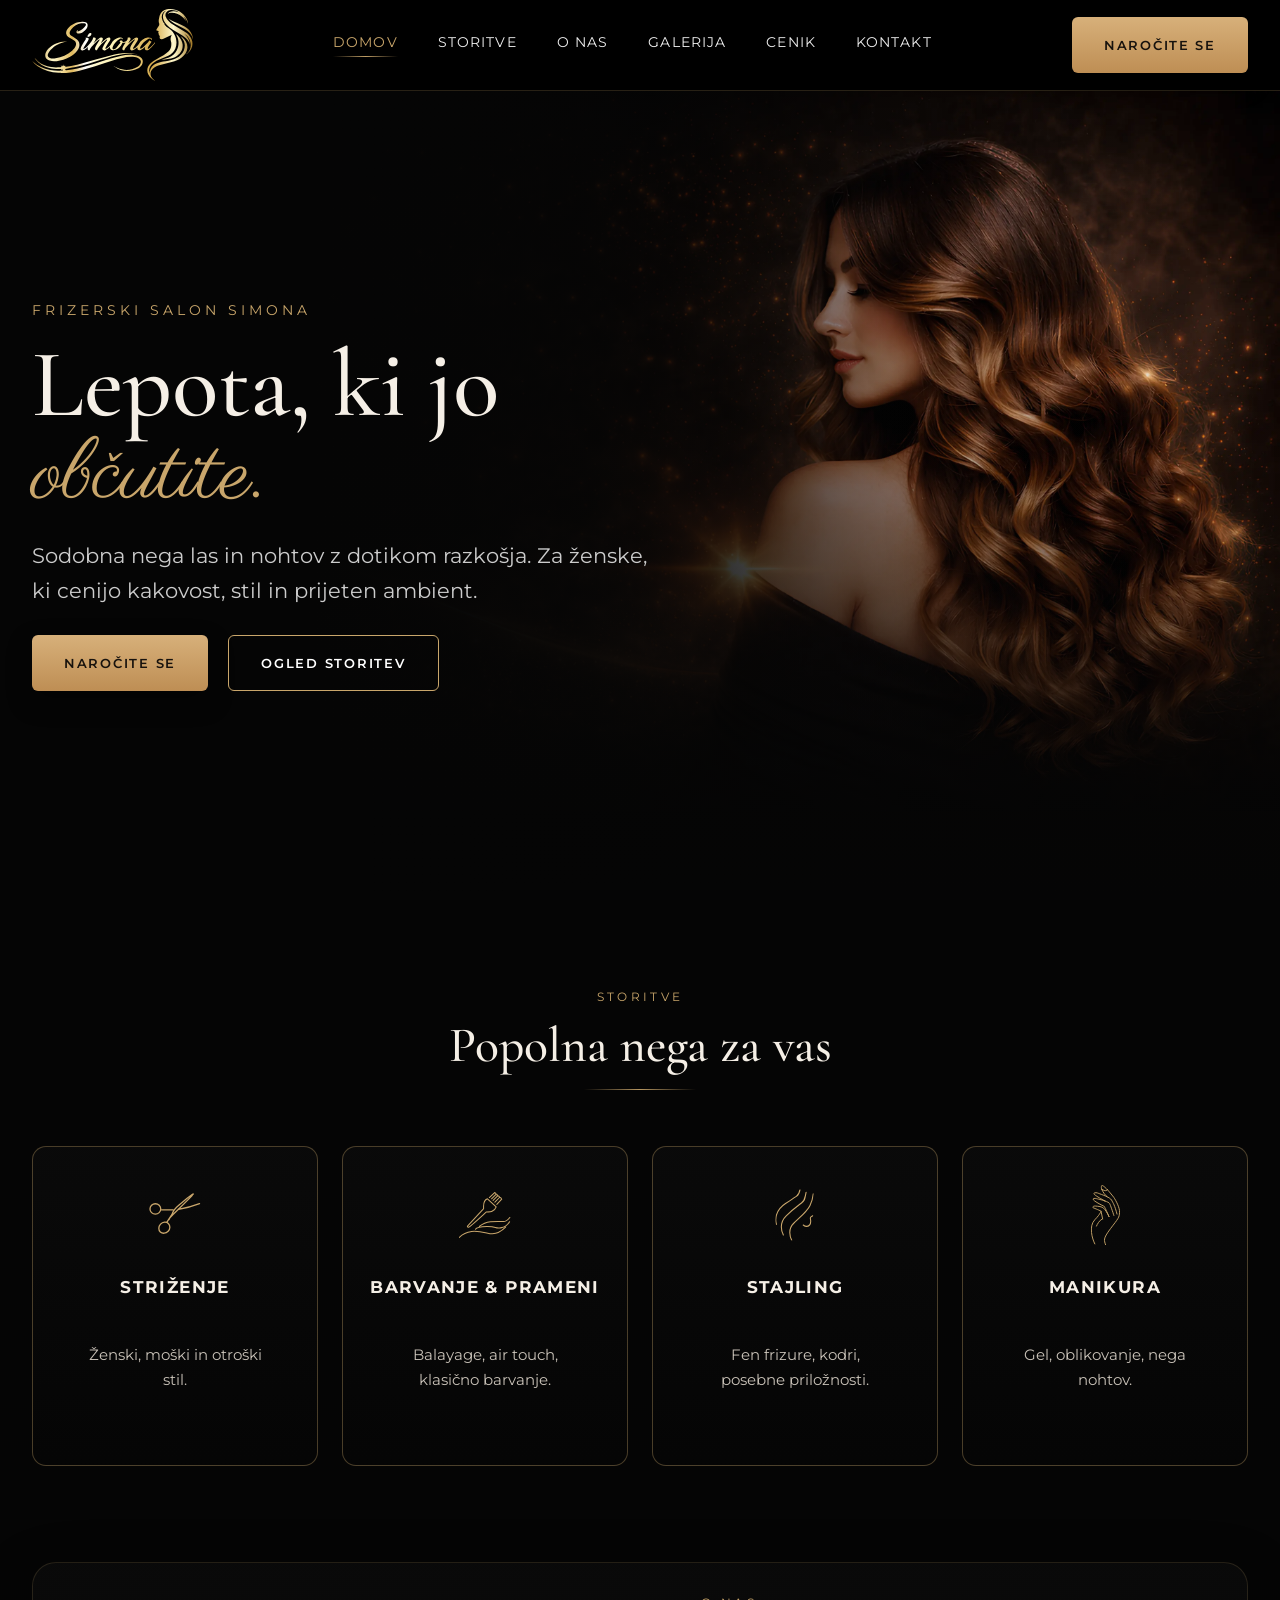
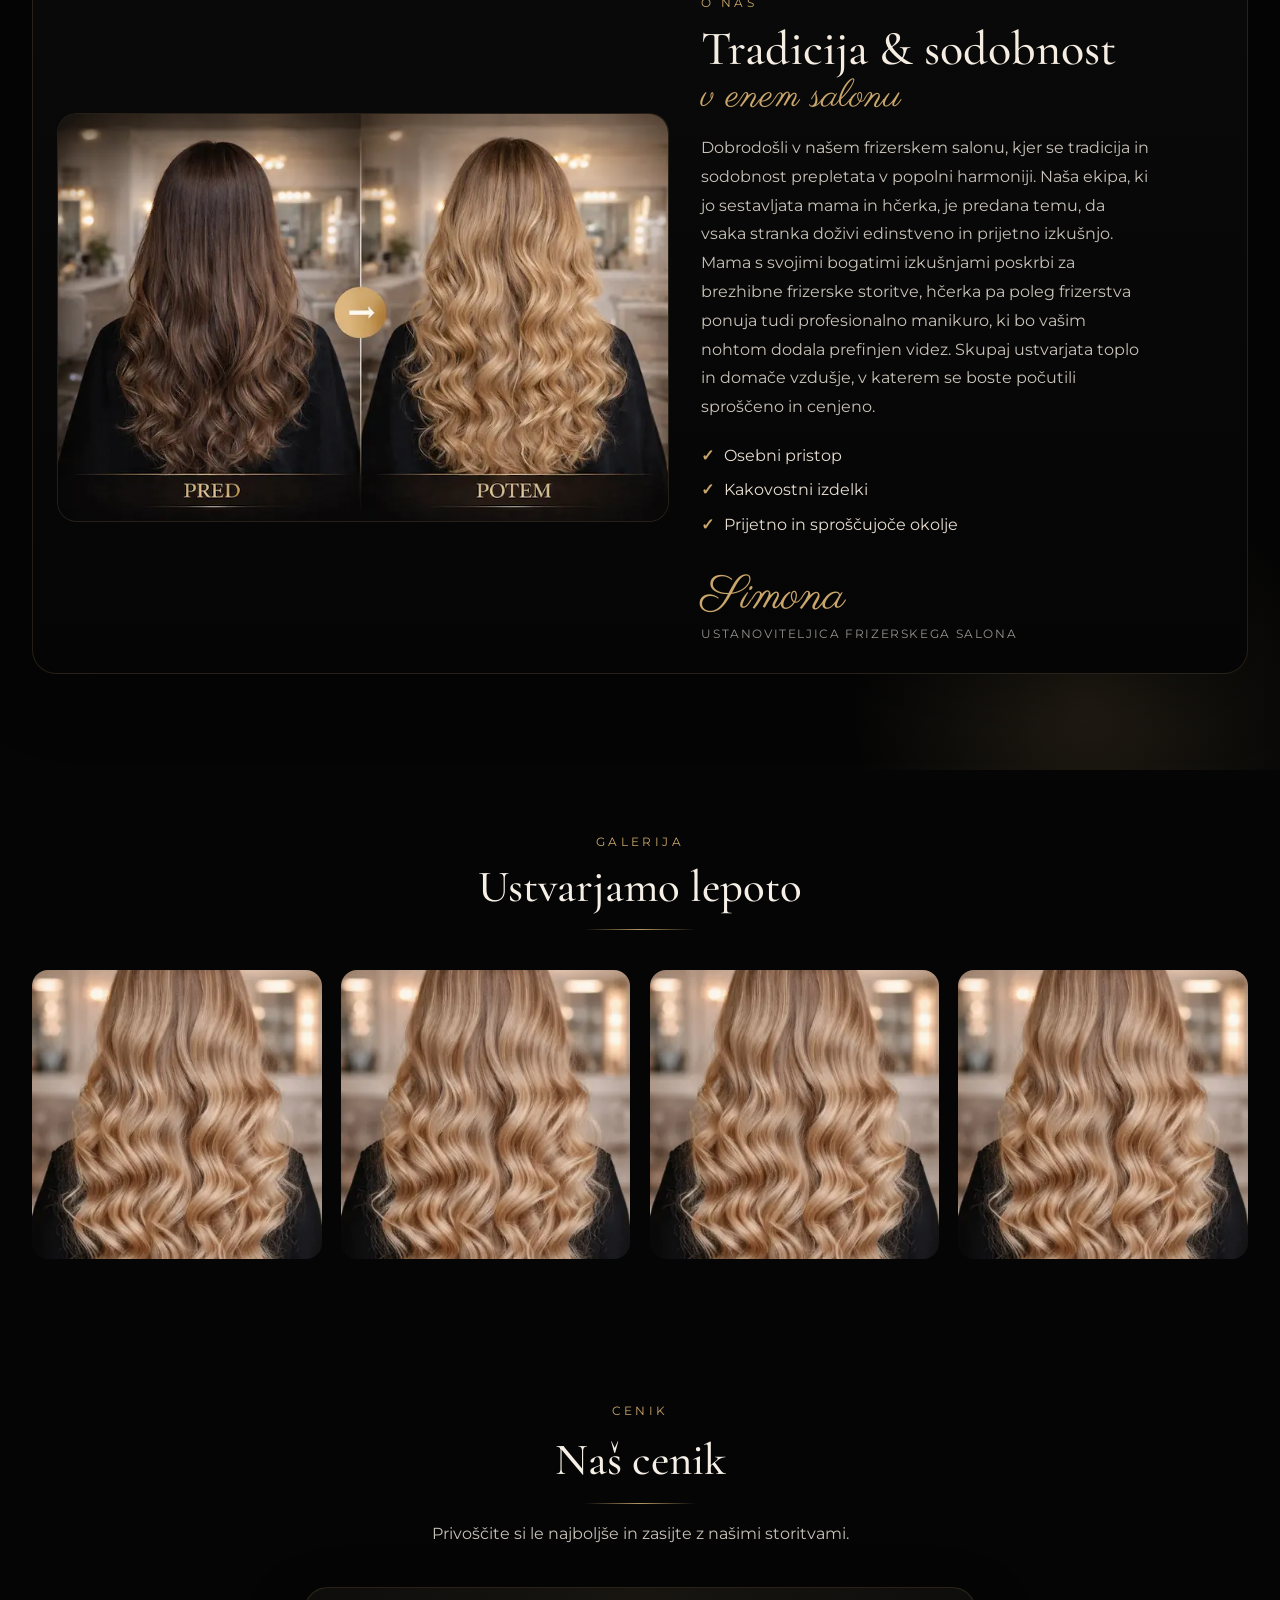
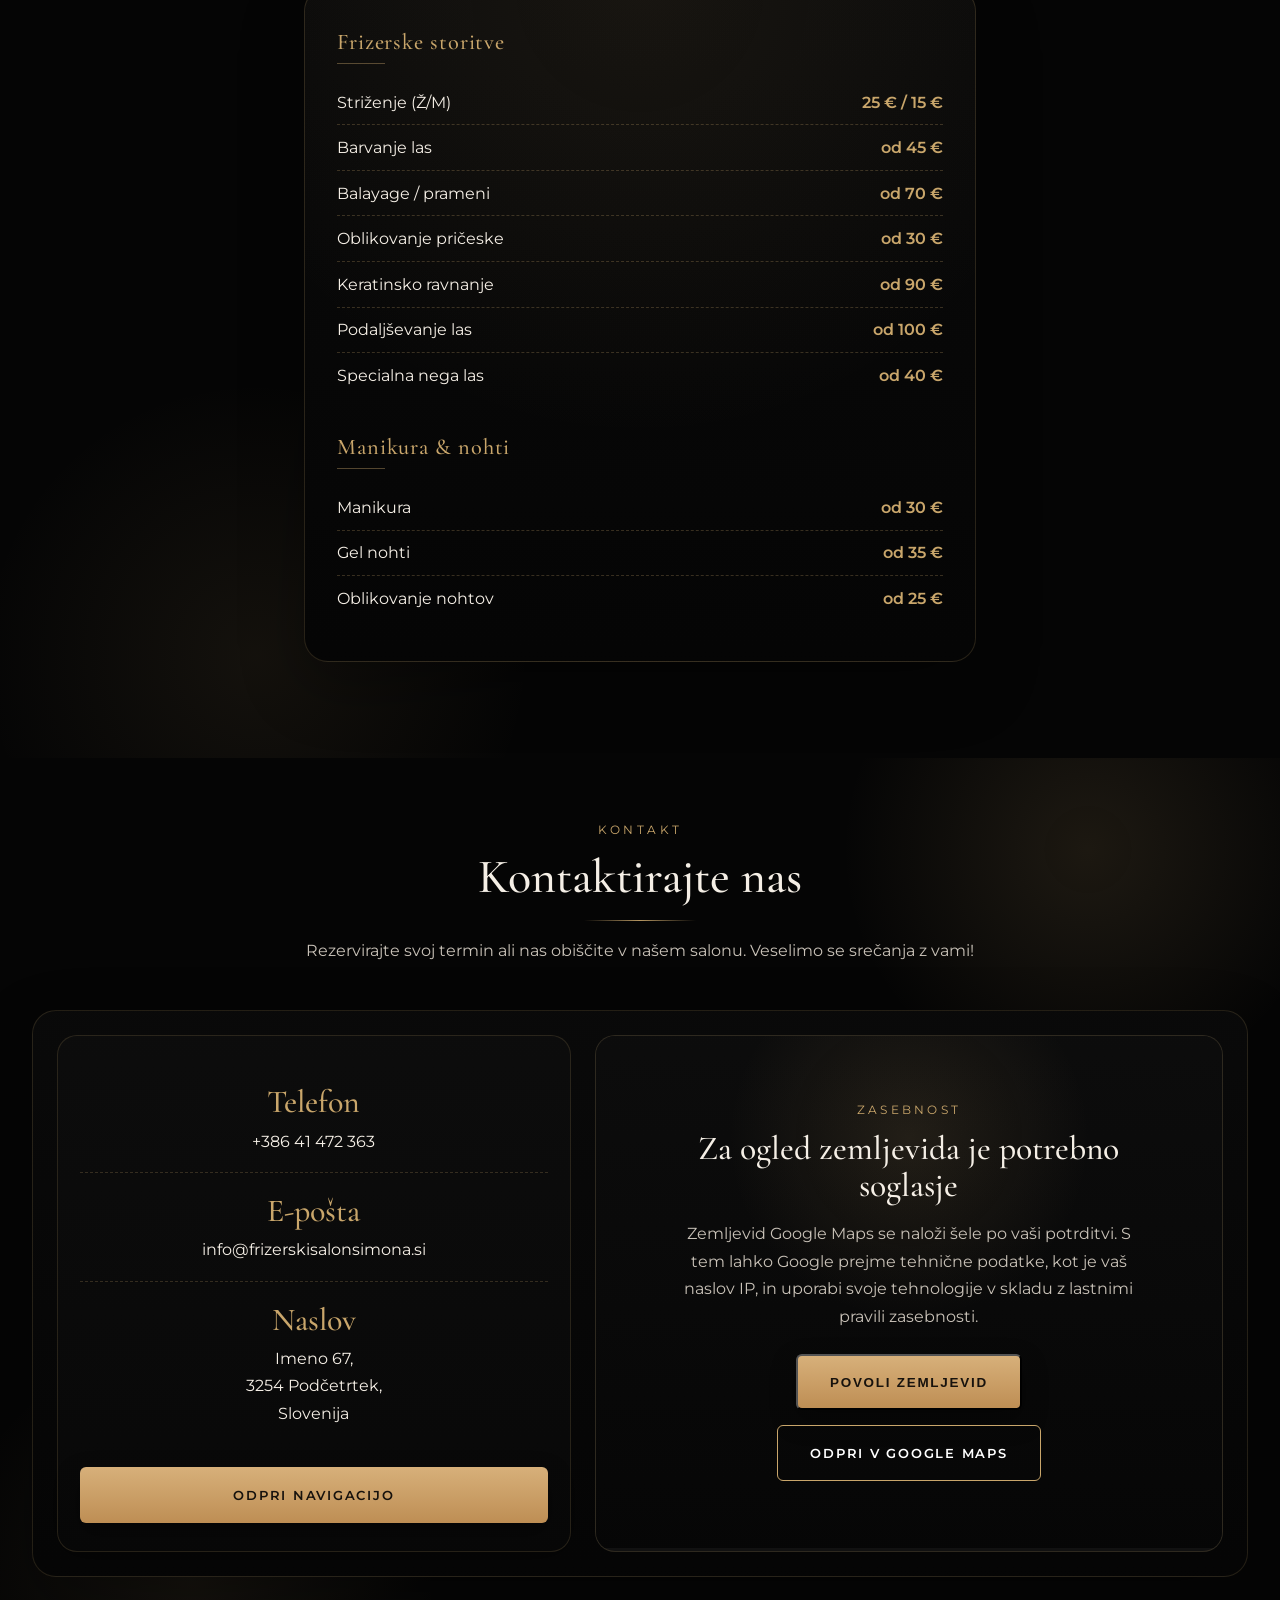
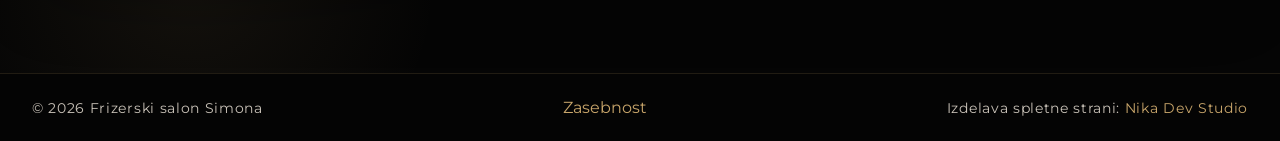
==== commit 175ea343: "add logo Simona html" ====
--- a/index.html
+++ b/index.html
@@ -45,14 +45,13 @@
   <body>
     <header class="header">
       <div class="container header-inner">
-        <a href="#home" class="logo">
-          <div class="logo-circle">FS</div>
-
-          <div class="logo-text">
-            <span>FRIZERSKI SALON</span>
-            <strong>SIMONA</strong>
-          </div>
-        </a>
+        <a href="#home" class="logo" aria-label="Frizerski salon Simona">
+  <img
+    src="obrazky/logo-simona.svg"
+    alt="Frizerski salon Simona"
+    class="logo-image"
+  />
+</a>
 
         <button
           class="menu-toggle"
--- a/styles.css
+++ b/styles.css
@@ -47,43 +47,23 @@
 .logo {
   display: flex;
   align-items: center;
-  gap: 0.75rem;
   text-decoration: none;
   color: inherit;
   flex-shrink: 0;
 }
 
-.logo-circle {
-  width: 3.4375rem;
-  height: 3.4375rem;
-  border: 0.0625rem solid #c9a66b;
-  border-radius: 50%;
-  display: grid;
-  place-items: center;
-  color: #c9a66b;
-  font-family: "Cormorant Garamond", serif;
-  font-size: 1.375rem;
-}
-
-.logo-text span {
+.logo-image {
   display: block;
-  font-size: 0.625rem;
-  letter-spacing: 0.3em;
-  color: #b99a66;
-}
-
-.logo-text strong {
-  display: block;
-  font-family: "Cormorant Garamond", serif;
-  font-size: 1.375rem;
-  color: #d8b47a;
-}
+  height: 4.5rem;
+  width: auto;
+}
+
 
 /* NAV */
 .nav {
   display: flex;
   align-items: center;
-  gap: 1.875rem;
+  gap: 2.5rem;
 }
 
 .nav a {
@@ -1301,12 +1281,8 @@
     min-height: 18rem;
   }
 
-  .logo-text span {
-    font-size: 0.54rem;
-  }
-
-  .logo-text strong {
-    font-size: 1.18rem;
+   .logo-image {
+    height: 2.8rem;
   }
 }
 
@@ -1374,6 +1350,32 @@
   .map-consent-text {
     font-size: 0.94rem;
   }
+
+  .hero-image-wrap {
+  display: none;
+}
+
+/* místo obrázku přidáme "luxusní smouhu" */
+.hero {
+  background:
+    radial-gradient(
+      circle at 70% 30%,
+      rgba(201, 166, 107, 0.25),
+      transparent 40%
+    ),
+    radial-gradient(
+      circle at 90% 80%,
+      rgba(201, 166, 107, 0.12),
+      transparent 50%
+    ),
+    linear-gradient(
+      120deg,
+      #050505 0%,
+      #0a0603 40%,
+      #140a04 100%
+    );
+}
+
 }
 
 @media (max-width: 30rem) {
